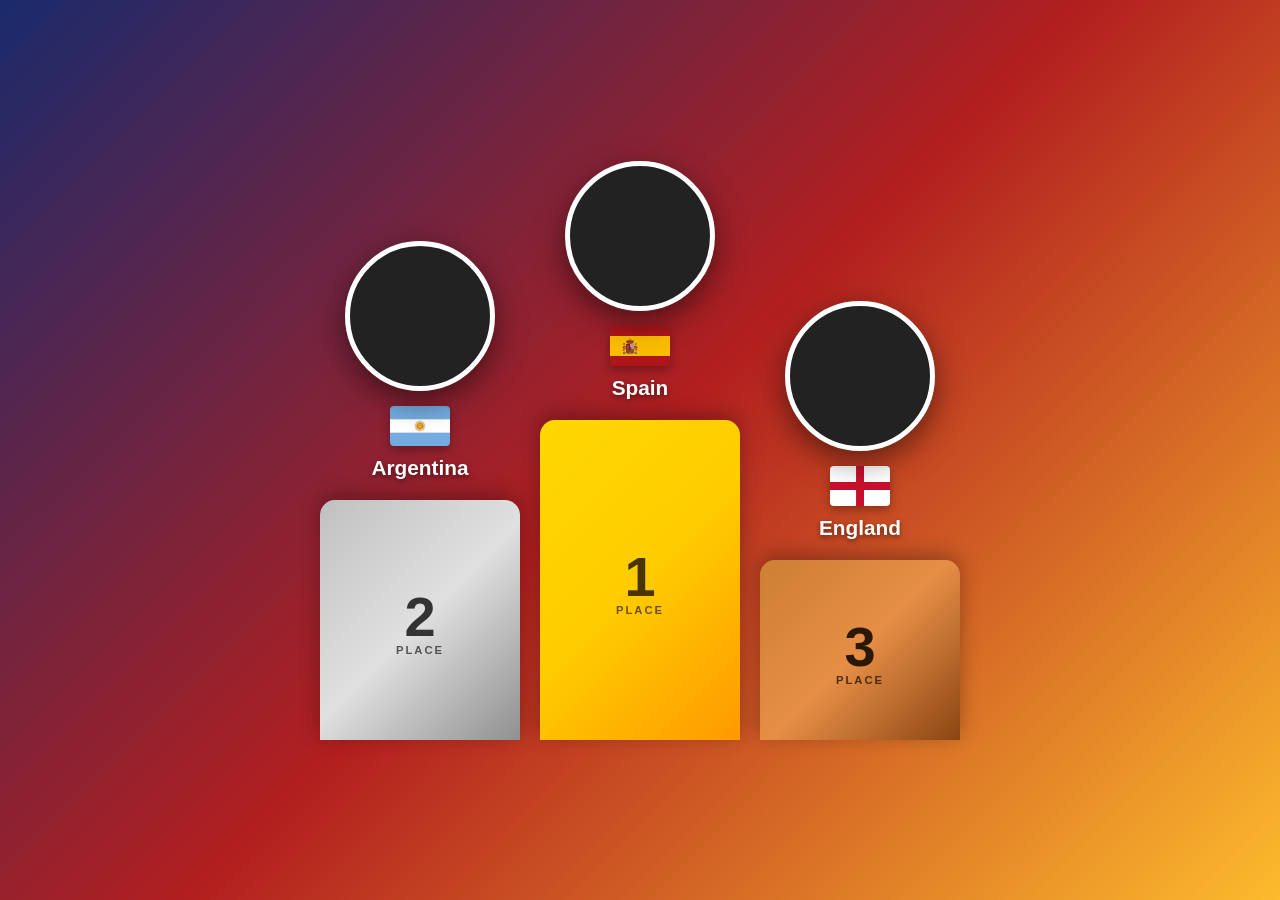
==== index.html @ 7cd158ef "Atualização do readme, subindo index.html e style.css" ====
<!DOCTYPE html>
<html lang="pt-br">
<head>
    <meta charset="UTF-8">
    <meta name="viewport" content="width=device-width, initial-scale=1.0">
    <title>World Cup Podium</title>
    <link rel="stylesheet" href="style.css">
</head>
<body>

    <div class="container">
        <div class="podium">
            <!-- Second Place -->
            <div class="team">
                <div class="carousel">
                    <img src="./assets/argentina1.jpg" alt="Match 1">
                    <img src="./assets/argentina2.jpg" alt="Match 2">
                    <img src="./assets/argentina3.webp" alt="Match 3">
                </div>
                <img src="./assets/argentina.svg" alt="Argentina" class="flag">
                <div class="name">Argentina</div>
                <div class="podium-block second">2</div>
            </div>

            <!-- First Place -->
            <div class="team">
                <div class="carousel">
                    <img src="./assets/spain1.jpg" alt="Match 1">
                    <img src="./assets/spain2.jpg" alt="Match 2">
                    <img src="./assets/spain3.jpg" alt="Match 3">
                </div>
                <img src="./assets/spain.svg" alt="Spain" class="flag">
                <div class="name">Spain</div>
                <div class="podium-block first">1</div>
            </div>

            <!-- Third Place -->        
            <div class="team">
                <div class="carousel">
                    <img src="./assets/inglaterra1.jpg" alt="Match 1">
                    <img src="./assets/inglaterra2.jpg" alt="Match 2">
                    <img src="./assets/inglaterra3.webp" alt="Match 3">
                </div>
                <img src="./assets/england.svg" alt="England" class="flag">
                <div class="name">England</div>
                <div class="podium-block third">3</div>
            </div>
        </div>
    </div>

</body>
</html>
---- style.css ----
body {
    font-family: 'Segoe UI', Tahoma, Geneva, Verdana, sans-serif;
    background: linear-gradient(135deg, #1a2a6c, #b21f1f, #fdbb2d);
    background-attachment: fixed;
    display: flex;
    justify-content: center;
    align-items: center;
    min-height: 100vh;
    margin: 0;
    color: #fff;
    overflow-x: hidden;
}

.container {
    width: 100%;
    max-width: 1000px;
    padding: 20px;
}

.podium {
    display: flex;
    align-items: flex-end;
    justify-content: center;
    gap: 20px;
}

.team {
    display: flex;
    flex-direction: column;
    align-items: center;
    width: 200px;
    transition: all 0.3s ease;
}

.team:hover {
    transform: translateY(-10px) scale(1.05);
}

.carousel {
    width: 140px;
    height: 140px;
    border-radius: 50%;
    overflow: hidden;
    border: 5px solid #fff;
    box-shadow: 0 10px 30px rgba(0,0,0,0.5);
    margin-bottom: 15px;
    position: relative;
    background: #222;
}

.carousel img {
    position: absolute;
    top: 0;
    left: 0;
    width: 100%;
    height: 100%;
    object-fit: cover;
    opacity: 0;
    animation: fadeImages 12s infinite ease-in-out;
}

.carousel img:nth-child(1) { animation-delay: 0s; }
.carousel img:nth-child(2) { animation-delay: 4s; }
.carousel img:nth-child(3) { animation-delay: 8s; }

@keyframes fadeImages {
    0%, 25% { opacity: 1; }
    33.33%, 100% { opacity: 0; }
}

.flag {
    width: 60px;
    height: 40px;
    object-fit: cover;
    border-radius: 4px;
    margin-bottom: 10px;
    box-shadow: 0 4px 10px rgba(0,0,0,0.3);
}

.name {
    font-size: 1.3rem;
    font-weight: bold;
    margin-bottom: 20px;
    text-shadow: 0 2px 5px rgba(0,0,0,0.5);
}

.podium-block {
    width: 100%;
    display: flex;
    flex-direction: column;
    justify-content: center;
    align-items: center;
    font-size: 3.5rem;
    font-weight: 900;
    border-radius: 15px 15px 0 0;
    box-shadow: 0 -5px 20px rgba(0,0,0,0.3);
    position: relative;
    overflow: hidden;
}

.podium-block::after {
    content: 'PLACE';
    font-size: 0.7rem;
    margin-top: -5px;
    letter-spacing: 2px;
    opacity: 0.8;
}

.first {
    height: 320px;
    background: linear-gradient(135deg, #ffd700, #ffcc00, #ff9900);
    color: #4a3500;
    z-index: 2;
}

.second {
    height: 240px;
    background: linear-gradient(135deg, #c0c0c0, #e0e0e0, #909090);
    color: #333;
}

.third {
    height: 180px;
    background: linear-gradient(135deg, #cd7f32, #e68e46, #8b4513);
    color: #2b1800;
}

.first::before {
    content: '';
    position: absolute;
    top: 0;
    left: -150%;
    width: 100%;
    height: 100%;
    background: linear-gradient(90deg, transparent, rgba(255,255,255,0.4), transparent);
    animation: shineEffect 4s infinite;
}

@keyframes shineEffect {
    0% { left: -150%; }
    20% { left: 150%; }
    100% { left: 150%; }
}
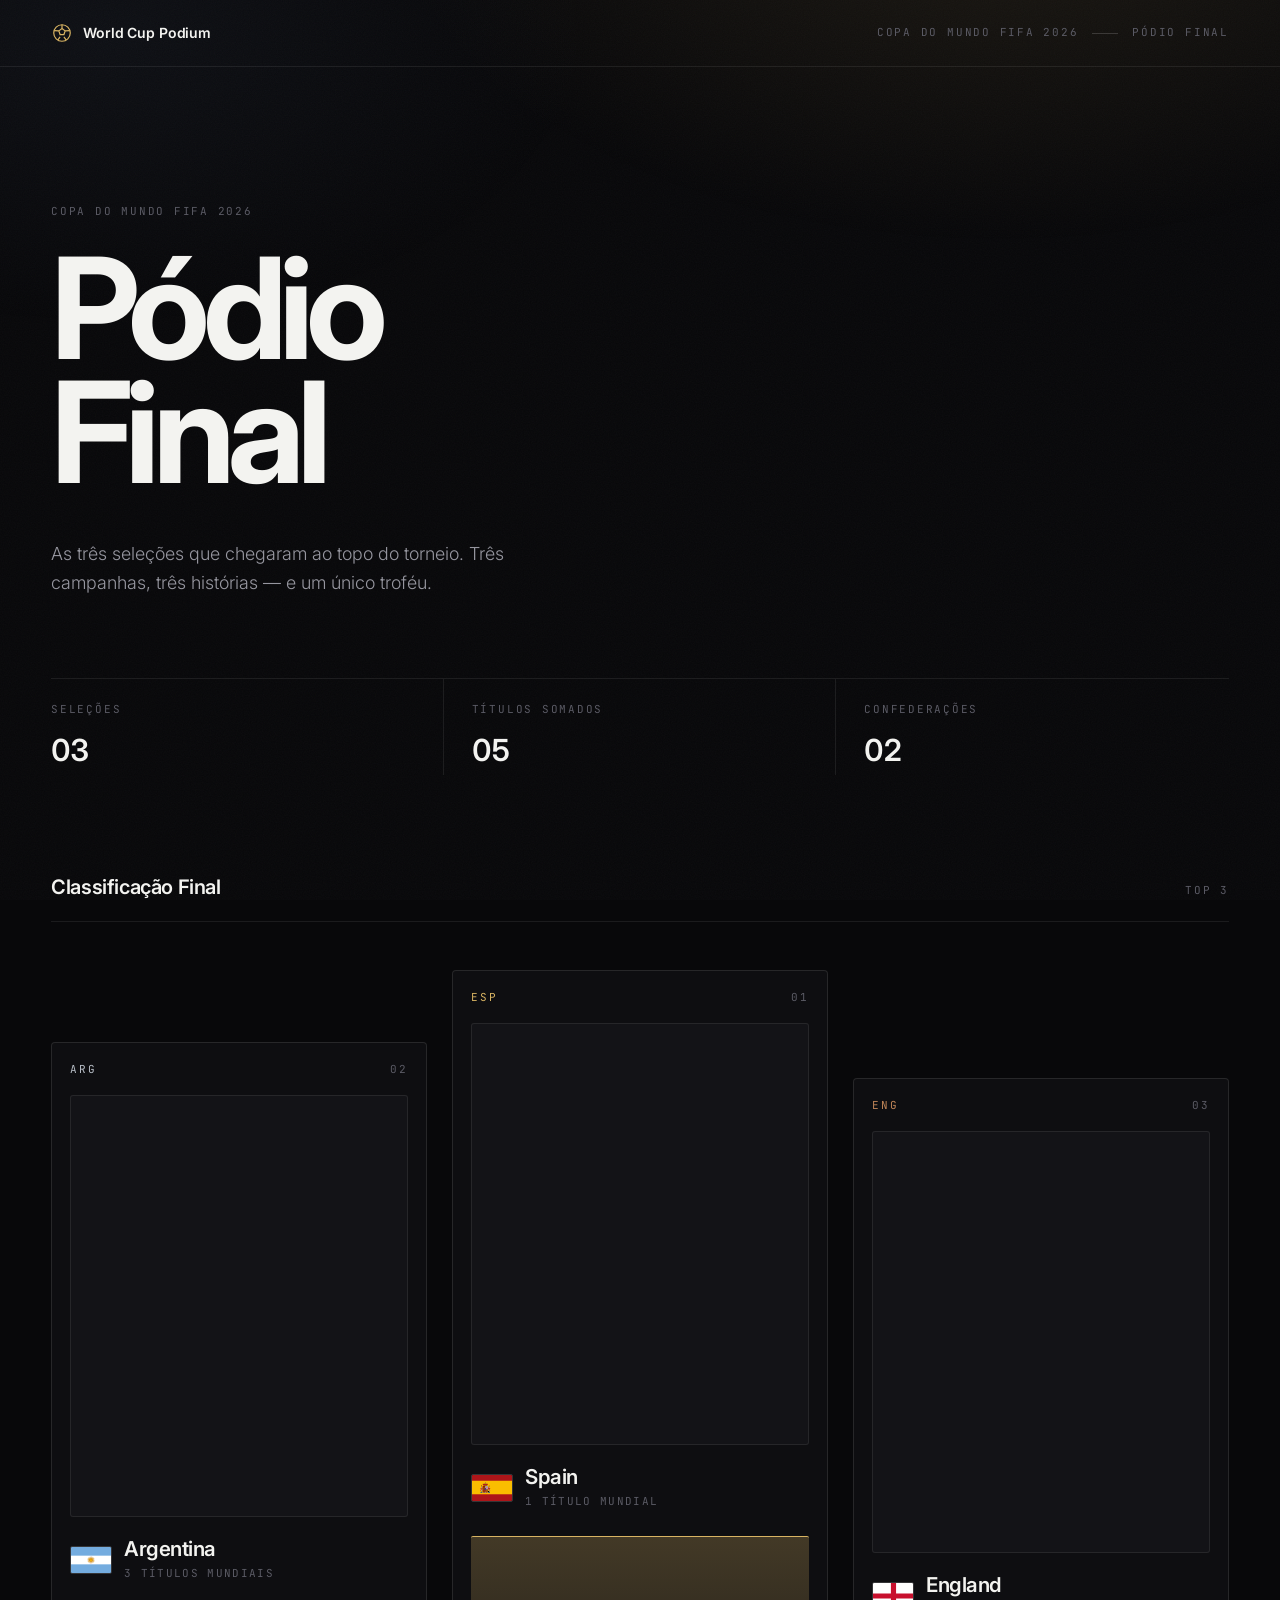
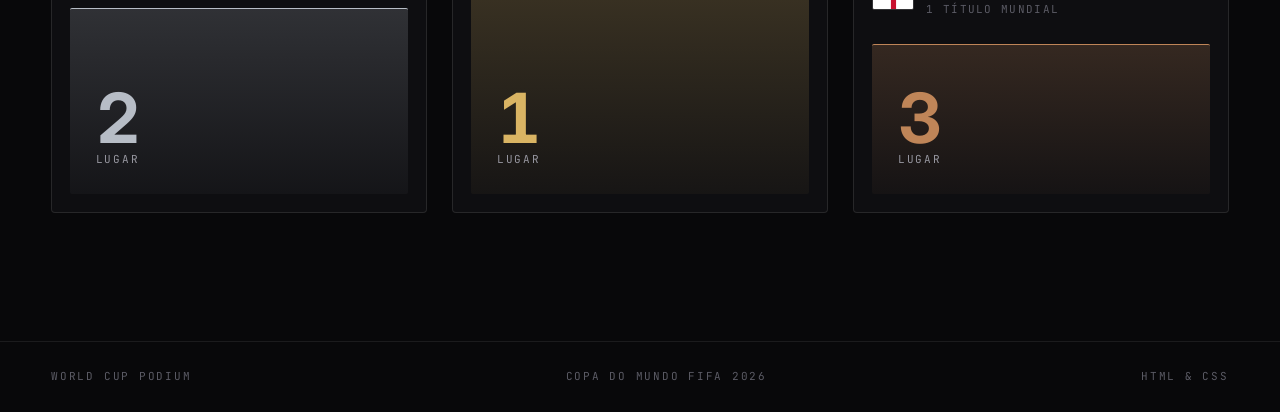
==== commit e6fad18a: "Add new design" ====
--- a/index.html
+++ b/index.html
@@ -3,50 +3,166 @@
 <head>
     <meta charset="UTF-8">
     <meta name="viewport" content="width=device-width, initial-scale=1.0">
-    <title>World Cup Podium</title>
+    <title>World Cup Podium — Pódio Final</title>
+    <meta name="description" content="O pódio final da Copa do Mundo FIFA 2026: Espanha campeã, Argentina vice-campeã e Inglaterra em terceiro lugar.">
+    <meta name="theme-color" content="#08080A">
+    <link rel="icon" href="data:image/svg+xml,%3Csvg xmlns='http://www.w3.org/2000/svg' viewBox='0 0 32 32'%3E%3Crect width='32' height='32' fill='%2308080A'/%3E%3Ccircle cx='16' cy='16' r='8' fill='none' stroke='%23D9B463' stroke-width='2'/%3E%3C/svg%3E">
+    <link rel="preconnect" href="https://fonts.googleapis.com">
+    <link rel="preconnect" href="https://fonts.gstatic.com" crossorigin>
+    <link href="https://fonts.googleapis.com/css2?family=Inter:wght@300;400;500;600;700;800&family=JetBrains+Mono:wght@400;500&display=swap" rel="stylesheet">
     <link rel="stylesheet" href="style.css">
 </head>
 <body>
 
-    <div class="container">
-        <div class="podium">
-            <!-- Second Place -->
-            <div class="team">
-                <div class="carousel">
-                    <img src="./assets/argentina1.jpg" alt="Match 1">
-                    <img src="./assets/argentina2.jpg" alt="Match 2">
-                    <img src="./assets/argentina3.webp" alt="Match 3">
-                </div>
-                <img src="./assets/argentina.svg" alt="Argentina" class="flag">
-                <div class="name">Argentina</div>
-                <div class="podium-block second">2</div>
-            </div>
-
-            <!-- First Place -->
-            <div class="team">
-                <div class="carousel">
-                    <img src="./assets/spain1.jpg" alt="Match 1">
-                    <img src="./assets/spain2.jpg" alt="Match 2">
-                    <img src="./assets/spain3.jpg" alt="Match 3">
-                </div>
-                <img src="./assets/spain.svg" alt="Spain" class="flag">
-                <div class="name">Spain</div>
-                <div class="podium-block first">1</div>
-            </div>
-
-            <!-- Third Place -->        
-            <div class="team">
-                <div class="carousel">
-                    <img src="./assets/inglaterra1.jpg" alt="Match 1">
-                    <img src="./assets/inglaterra2.jpg" alt="Match 2">
-                    <img src="./assets/inglaterra3.webp" alt="Match 3">
-                </div>
-                <img src="./assets/england.svg" alt="England" class="flag">
-                <div class="name">England</div>
-                <div class="podium-block third">3</div>
+    <header class="masthead">
+        <div class="shell masthead-inner">
+            <a class="wordmark" href="index.html">
+                <svg class="wordmark-icon" viewBox="0 0 24 24" fill="none" stroke="currentColor" stroke-width="1.3" aria-hidden="true">
+                    <circle cx="12" cy="12" r="9"/>
+                    <path d="M12 7.2l3.4 2.5-1.3 4H9.9l-1.3-4L12 7.2z"/>
+                    <path d="M12 3v4.2M3.6 9.4l5 .3M20.4 9.4l-5 .3M7.3 19.8l2.6-3.6M16.7 19.8l-2.6-3.6"/>
+                </svg>
+                <span>World Cup Podium</span>
+            </a>
+            <div class="masthead-meta">
+                <span>Copa do Mundo FIFA 2026</span>
+                <span class="masthead-sep" aria-hidden="true"></span>
+                <span>Pódio Final</span>
             </div>
         </div>
-    </div>
+    </header>
+
+    <main>
+
+        <section class="hero">
+            <div class="shell">
+                <p class="eyebrow">Copa do Mundo FIFA 2026</p>
+                <h1 class="hero-title">Pódio<br>Final</h1>
+                <p class="hero-lead">
+                    As três seleções que chegaram ao topo do torneio. Três campanhas,
+                    três histórias — e um único troféu.
+                </p>
+
+                <dl class="hero-stats">
+                    <div class="hero-stat">
+                        <dt>Seleções</dt>
+                        <dd>03</dd>
+                    </div>
+                    <div class="hero-stat">
+                        <dt>Títulos somados</dt>
+                        <dd>05</dd>
+                    </div>
+                    <div class="hero-stat">
+                        <dt>Confederações</dt>
+                        <dd>02</dd>
+                    </div>
+                </dl>
+            </div>
+        </section>
+
+        <section class="standings">
+            <div class="shell">
+                <div class="section-head">
+                    <h2 class="section-title">Classificação Final</h2>
+                    <span class="section-note">Top 3</span>
+                </div>
+
+                <div class="podium">
+
+                    <!-- Second Place -->
+                    <a href="argentina.html" class="team rank-2">
+                        <div class="team-top">
+                            <span class="team-code">ARG</span>
+                            <span class="team-index">02</span>
+                        </div>
+
+                        <div class="carousel">
+                            <img src="./assets/argentina1.jpg" alt="Argentina em partida — imagem 1">
+                            <img src="./assets/argentina2.jpg" alt="Argentina em partida — imagem 2">
+                            <img src="./assets/argentina3.webp" alt="Argentina em partida — imagem 3">
+                        </div>
+
+                        <div class="team-identity">
+                            <img src="./assets/argentina.svg" alt="Bandeira da Argentina" class="flag">
+                            <div class="team-names">
+                                <div class="name">Argentina</div>
+                                <div class="team-meta">3 títulos mundiais</div>
+                            </div>
+                        </div>
+
+                        <div class="podium-block second">
+                            <span class="podium-num">2</span>
+                            <span class="podium-label">Lugar</span>
+                        </div>
+                    </a>
+
+                    <!-- First Place -->
+                    <a href="spain.html" class="team rank-1">
+                        <div class="team-top">
+                            <span class="team-code">ESP</span>
+                            <span class="team-index">01</span>
+                        </div>
+
+                        <div class="carousel">
+                            <img src="./assets/spain1.jpg" alt="Espanha em partida — imagem 1">
+                            <img src="./assets/spain2.jpg" alt="Espanha em partida — imagem 2">
+                            <img src="./assets/spain3.jpg" alt="Espanha em partida — imagem 3">
+                        </div>
+
+                        <div class="team-identity">
+                            <img src="./assets/spain.svg" alt="Bandeira da Espanha" class="flag">
+                            <div class="team-names">
+                                <div class="name">Spain</div>
+                                <div class="team-meta">1 título mundial</div>
+                            </div>
+                        </div>
+
+                        <div class="podium-block first">
+                            <span class="podium-num">1</span>
+                            <span class="podium-label">Lugar</span>
+                        </div>
+                    </a>
+
+                    <!-- Third Place -->
+                    <a href="england.html" class="team rank-3">
+                        <div class="team-top">
+                            <span class="team-code">ENG</span>
+                            <span class="team-index">03</span>
+                        </div>
+
+                        <div class="carousel">
+                            <img src="./assets/inglaterra1.jpg" alt="Inglaterra em partida — imagem 1">
+                            <img src="./assets/inglaterra2.jpg" alt="Inglaterra em partida — imagem 2">
+                            <img src="./assets/inglaterra3.webp" alt="Inglaterra em partida — imagem 3">
+                        </div>
+
+                        <div class="team-identity">
+                            <img src="./assets/england.svg" alt="Bandeira da Inglaterra" class="flag">
+                            <div class="team-names">
+                                <div class="name">England</div>
+                                <div class="team-meta">1 título mundial</div>
+                            </div>
+                        </div>
+
+                        <div class="podium-block third">
+                            <span class="podium-num">3</span>
+                            <span class="podium-label">Lugar</span>
+                        </div>
+                    </a>
+
+                </div>
+            </div>
+        </section>
+
+    </main>
+
+    <footer class="site-footer">
+        <div class="shell footer-inner">
+            <span>World Cup Podium</span>
+            <span>Copa do Mundo FIFA 2026</span>
+            <span>HTML &amp; CSS</span>
+        </div>
+    </footer>
 
 </body>
 </html>
--- a/style.css
+++ b/style.css
@@ -1,143 +1,482 @@
+/* ==========================================================================
+   World Cup Podium — Index
+   Dark editorial design system · hairline grid · strict typography
+   ========================================================================== */
+
+/* --------------------------------------------------------------------------
+   01. Tokens
+   -------------------------------------------------------------------------- */
+:root {
+    --bg:          #08080A;
+    --surface:     #0E0E11;
+    --surface-2:   #131317;
+
+    --line:        rgba(255, 255, 255, 0.08);
+    --line-2:      rgba(255, 255, 255, 0.16);
+
+    --text:        #F3F3F0;
+    --text-2:      #96969F;
+    --text-3:      #5B5B65;
+
+    --gold:        #D9B463;
+    --silver:      #B7BDC6;
+    --bronze:      #BF8558;
+
+    --sans: 'Inter', -apple-system, BlinkMacSystemFont, 'Segoe UI', Roboto, Helvetica, Arial, sans-serif;
+    --mono: 'JetBrains Mono', ui-monospace, SFMono-Regular, Menlo, Consolas, monospace;
+
+    --shell: min(1280px, calc(100% - clamp(40px, 8vw, 120px)));
+
+    --ease: cubic-bezier(0.22, 0.61, 0.36, 1);
+}
+
+/* --------------------------------------------------------------------------
+   02. Base
+   -------------------------------------------------------------------------- */
+*,
+*::before,
+*::after { box-sizing: border-box; }
+
+html {
+    -webkit-text-size-adjust: 100%;
+    scroll-behavior: smooth;
+}
+
 body {
-    font-family: 'Segoe UI', Tahoma, Geneva, Verdana, sans-serif;
-    background: linear-gradient(135deg, #1a2a6c, #b21f1f, #fdbb2d);
-    background-attachment: fixed;
-    display: flex;
-    justify-content: center;
-    align-items: center;
+    margin: 0;
     min-height: 100vh;
+    background: var(--bg);
+    color: var(--text);
+    font-family: var(--sans);
+    font-size: 16px;
+    line-height: 1.6;
+    overflow-x: hidden;
+    -webkit-font-smoothing: antialiased;
+    -moz-osx-font-smoothing: grayscale;
+    text-rendering: optimizeLegibility;
+}
+
+/* Ambient light — a single, restrained accent glow */
+body::before {
+    content: '';
+    position: fixed;
+    inset: 0;
+    z-index: 0;
+    pointer-events: none;
+    background:
+        radial-gradient(900px 520px at 78% -12%, rgba(217, 180, 99, 0.10), transparent 68%),
+        radial-gradient(700px 420px at 8% 4%, rgba(120, 150, 200, 0.06), transparent 70%);
+}
+
+/* Fine grain overlay */
+body::after {
+    content: '';
+    position: fixed;
+    inset: 0;
+    z-index: 1;
+    pointer-events: none;
+    opacity: 0.035;
+    background-image: url("data:image/svg+xml,%3Csvg xmlns='http://www.w3.org/2000/svg' width='140' height='140'%3E%3Cfilter id='n'%3E%3CfeTurbulence type='fractalNoise' baseFrequency='.85' numOctaves='3'/%3E%3C/filter%3E%3Crect width='140' height='140' filter='url(%23n)'/%3E%3C/svg%3E");
+}
+
+main,
+.masthead,
+.site-footer { position: relative; z-index: 2; }
+
+img { display: block; max-width: 100%; }
+
+a { color: inherit; }
+
+:focus-visible {
+    outline: 1px solid var(--gold);
+    outline-offset: 3px;
+}
+
+.shell {
+    width: var(--shell);
+    margin-inline: auto;
+}
+
+/* Shared micro-label */
+.eyebrow,
+.section-note,
+.team-code,
+.team-index,
+.team-meta,
+.podium-label,
+.masthead-meta,
+.footer-inner {
+    font-family: var(--mono);
+    font-size: 11px;
+    font-weight: 400;
+    letter-spacing: 0.16em;
+    text-transform: uppercase;
+}
+
+/* --------------------------------------------------------------------------
+   03. Masthead
+   -------------------------------------------------------------------------- */
+.masthead {
+    border-bottom: 1px solid var(--line);
+}
+
+.masthead-inner {
+    display: flex;
+    align-items: center;
+    justify-content: space-between;
+    gap: 24px;
+    padding-block: 22px;
+}
+
+.wordmark {
+    display: inline-flex;
+    align-items: center;
+    gap: 10px;
+    font-size: 14px;
+    font-weight: 600;
+    letter-spacing: -0.01em;
+    text-decoration: none;
+    color: var(--text);
+}
+
+.wordmark-icon {
+    width: 22px;
+    height: 22px;
+    color: var(--gold);
+    flex: none;
+}
+
+.masthead-meta {
+    display: flex;
+    align-items: center;
+    gap: 14px;
+    color: var(--text-3);
+    white-space: nowrap;
+}
+
+.masthead-sep {
+    width: 26px;
+    height: 1px;
+    background: var(--line-2);
+}
+
+/* --------------------------------------------------------------------------
+   04. Hero
+   -------------------------------------------------------------------------- */
+.hero {
+    padding-block: clamp(64px, 11vw, 136px) clamp(56px, 8vw, 96px);
+}
+
+.hero .eyebrow {
+    margin: 0 0 26px;
+    color: var(--text-3);
+}
+
+.hero-title {
     margin: 0;
-    color: #fff;
-    overflow-x: hidden;
-}
-
-.container {
-    width: 100%;
-    max-width: 1000px;
-    padding: 20px;
-}
+    font-size: clamp(3.4rem, 11vw, 9rem);
+    font-weight: 700;
+    line-height: 0.88;
+    letter-spacing: -0.055em;
+}
+
+.hero-lead {
+    max-width: 46ch;
+    margin: clamp(28px, 4vw, 44px) 0 0;
+    font-size: clamp(1rem, 1.4vw, 1.15rem);
+    font-weight: 300;
+    line-height: 1.65;
+    color: var(--text-2);
+}
+
+.hero-stats {
+    display: flex;
+    flex-wrap: wrap;
+    gap: 0;
+    margin: clamp(48px, 7vw, 80px) 0 0;
+    border-top: 1px solid var(--line);
+}
+
+.hero-stat {
+    flex: 1 1 160px;
+    padding: 22px 28px 0 0;
+    border-right: 1px solid var(--line);
+}
+
+.hero-stat + .hero-stat { padding-left: 28px; }
+
+.hero-stat:last-child { border-right: 0; }
+
+.hero-stat dt {
+    font-family: var(--mono);
+    font-size: 11px;
+    letter-spacing: 0.16em;
+    text-transform: uppercase;
+    color: var(--text-3);
+}
+
+.hero-stat dd {
+    margin: 8px 0 0;
+    font-size: clamp(1.4rem, 2.4vw, 1.9rem);
+    font-weight: 600;
+    letter-spacing: -0.03em;
+    font-variant-numeric: tabular-nums;
+}
+
+/* --------------------------------------------------------------------------
+   05. Standings / Podium
+   -------------------------------------------------------------------------- */
+.standings {
+    padding-bottom: clamp(72px, 10vw, 130px);
+}
+
+.section-head {
+    display: flex;
+    align-items: baseline;
+    justify-content: space-between;
+    gap: 20px;
+    padding-bottom: 18px;
+    margin-bottom: clamp(28px, 4vw, 48px);
+    border-bottom: 1px solid var(--line);
+}
+
+.section-title {
+    margin: 0;
+    font-size: clamp(1.05rem, 1.6vw, 1.25rem);
+    font-weight: 600;
+    letter-spacing: -0.02em;
+}
+
+.section-note { color: var(--text-3); }
 
 .podium {
-    display: flex;
-    align-items: flex-end;
-    justify-content: center;
-    gap: 20px;
-}
-
+    display: grid;
+    grid-template-columns: repeat(3, minmax(0, 1fr));
+    align-items: end;
+    gap: clamp(14px, 2vw, 28px);
+}
+
+/* --------------------------------------------------------------------------
+   06. Team card
+   -------------------------------------------------------------------------- */
 .team {
+    --accent: var(--text-2);
+    --slab-top: rgba(255, 255, 255, 0.10);
+    --slab-bottom: rgba(255, 255, 255, 0.02);
+
     display: flex;
     flex-direction: column;
-    align-items: center;
-    width: 200px;
-    transition: all 0.3s ease;
+    padding: clamp(12px, 1.4vw, 18px);
+    background: var(--surface);
+    border: 1px solid rgba(255, 255, 255, 0.10);
+    border-radius: 4px;
+    text-decoration: none;
+    color: inherit;
+    transition: border-color 0.4s var(--ease), transform 0.4s var(--ease),
+                box-shadow 0.4s var(--ease);
 }
 
 .team:hover {
-    transform: translateY(-10px) scale(1.05);
-}
-
+    border-color: var(--line-2);
+    transform: translateY(-5px);
+    box-shadow: 0 24px 60px -28px rgba(0, 0, 0, 0.9);
+}
+
+/* Accent + riser tint per placement */
+.team.rank-1 {
+    --accent: var(--gold);
+    --slab-top: rgba(217, 180, 99, 0.26);
+    --slab-bottom: rgba(217, 180, 99, 0.045);
+}
+
+.team.rank-2 {
+    --accent: var(--silver);
+    --slab-top: rgba(183, 189, 198, 0.20);
+    --slab-bottom: rgba(183, 189, 198, 0.04);
+}
+
+.team.rank-3 {
+    --accent: var(--bronze);
+    --slab-top: rgba(191, 133, 88, 0.22);
+    --slab-bottom: rgba(191, 133, 88, 0.045);
+}
+
+.team-top {
+    display: flex;
+    align-items: center;
+    justify-content: space-between;
+    padding-bottom: clamp(12px, 1.4vw, 16px);
+    color: var(--text-3);
+}
+
+.team-top .team-code { color: var(--accent); }
+.team-index { font-variant-numeric: tabular-nums; }
+
+/* Image carousel — crossfading editorial frame */
 .carousel {
-    width: 140px;
-    height: 140px;
-    border-radius: 50%;
+    position: relative;
+    aspect-ratio: 4 / 5;
     overflow: hidden;
-    border: 5px solid #fff;
-    box-shadow: 0 10px 30px rgba(0,0,0,0.5);
-    margin-bottom: 15px;
-    position: relative;
-    background: #222;
+    border: 1px solid var(--line);
+    border-radius: 3px;
+    background: var(--surface-2);
 }
 
 .carousel img {
     position: absolute;
-    top: 0;
-    left: 0;
+    inset: 0;
     width: 100%;
     height: 100%;
     object-fit: cover;
     opacity: 0;
-    animation: fadeImages 12s infinite ease-in-out;
+    filter: saturate(0.88) contrast(1.04);
+    animation: crossfade 15s infinite var(--ease);
+    transition: transform 0.7s var(--ease), filter 0.5s var(--ease);
 }
 
 .carousel img:nth-child(1) { animation-delay: 0s; }
-.carousel img:nth-child(2) { animation-delay: 4s; }
-.carousel img:nth-child(3) { animation-delay: 8s; }
-
-@keyframes fadeImages {
-    0%, 25% { opacity: 1; }
-    33.33%, 100% { opacity: 0; }
+.carousel img:nth-child(2) { animation-delay: 5s; }
+.carousel img:nth-child(3) { animation-delay: 10s; }
+
+@keyframes crossfade {
+    0%          { opacity: 0; }
+    4%, 29%     { opacity: 1; }
+    33.33%, 100%{ opacity: 0; }
+}
+
+.team:hover .carousel img {
+    filter: saturate(1) contrast(1.06);
+    transform: scale(1.03);
+}
+
+/* Flag + name */
+.team-identity {
+    display: flex;
+    align-items: center;
+    gap: 12px;
+    padding-block: clamp(14px, 1.6vw, 20px) clamp(18px, 2vw, 26px);
 }
 
 .flag {
-    width: 60px;
-    height: 40px;
+    width: 42px;
+    height: 28px;
+    flex: none;
     object-fit: cover;
-    border-radius: 4px;
-    margin-bottom: 10px;
-    box-shadow: 0 4px 10px rgba(0,0,0,0.3);
-}
+    border: 1px solid var(--line-2);
+    border-radius: 2px;
+}
+
+.team-names { min-width: 0; }
 
 .name {
-    font-size: 1.3rem;
-    font-weight: bold;
-    margin-bottom: 20px;
-    text-shadow: 0 2px 5px rgba(0,0,0,0.5);
-}
-
+    font-size: clamp(1.05rem, 1.6vw, 1.35rem);
+    font-weight: 600;
+    letter-spacing: -0.025em;
+    line-height: 1.2;
+}
+
+.team-meta {
+    margin-top: 4px;
+    color: var(--text-3);
+    letter-spacing: 0.12em;
+}
+
+/* Podium plinth */
 .podium-block {
-    width: 100%;
     display: flex;
     flex-direction: column;
-    justify-content: center;
-    align-items: center;
-    font-size: 3.5rem;
-    font-weight: 900;
-    border-radius: 15px 15px 0 0;
-    box-shadow: 0 -5px 20px rgba(0,0,0,0.3);
-    position: relative;
-    overflow: hidden;
-}
-
-.podium-block::after {
-    content: 'PLACE';
-    font-size: 0.7rem;
-    margin-top: -5px;
-    letter-spacing: 2px;
-    opacity: 0.8;
-}
-
-.first {
-    height: 320px;
-    background: linear-gradient(135deg, #ffd700, #ffcc00, #ff9900);
-    color: #4a3500;
-    z-index: 2;
-}
-
-.second {
-    height: 240px;
-    background: linear-gradient(135deg, #c0c0c0, #e0e0e0, #909090);
-    color: #333;
-}
-
-.third {
-    height: 180px;
-    background: linear-gradient(135deg, #cd7f32, #e68e46, #8b4513);
-    color: #2b1800;
-}
-
-.first::before {
-    content: '';
-    position: absolute;
-    top: 0;
-    left: -150%;
-    width: 100%;
-    height: 100%;
-    background: linear-gradient(90deg, transparent, rgba(255,255,255,0.4), transparent);
-    animation: shineEffect 4s infinite;
-}
-
-@keyframes shineEffect {
-    0% { left: -150%; }
-    20% { left: 150%; }
-    100% { left: 150%; }
-}
+    justify-content: flex-end;
+    gap: 4px;
+    padding: clamp(16px, 2vw, 26px);
+    border-top: 1px solid var(--accent);
+    border-radius: 2px;
+    background: linear-gradient(180deg, var(--slab-top), var(--slab-bottom));
+    transition: background 0.4s var(--ease), border-color 0.4s var(--ease);
+}
+
+.podium-num {
+    font-size: clamp(3rem, 5.4vw, 4.6rem);
+    font-weight: 700;
+    line-height: 0.85;
+    letter-spacing: -0.06em;
+    color: var(--accent);
+    font-variant-numeric: tabular-nums;
+}
+
+.podium-label { color: var(--text-2); }
+
+/* Riser heights — the podium stagger */
+.first  { height: clamp(150px, 21vw, 258px); }
+.second { height: clamp(112px, 15vw, 186px); }
+.third  { height: clamp(94px, 12vw, 150px); }
+
+.team:hover .podium-block {
+    border-color: var(--text);
+    background: linear-gradient(180deg, var(--slab-top), var(--slab-bottom)),
+                linear-gradient(180deg, rgba(255, 255, 255, 0.05), transparent);
+}
+
+/* --------------------------------------------------------------------------
+   07. Footer
+   -------------------------------------------------------------------------- */
+.site-footer {
+    border-top: 1px solid var(--line);
+}
+
+.footer-inner {
+    display: flex;
+    flex-wrap: wrap;
+    align-items: center;
+    justify-content: space-between;
+    gap: 12px 28px;
+    padding-block: 26px;
+    color: var(--text-3);
+}
+
+/* --------------------------------------------------------------------------
+   08. Responsive
+   -------------------------------------------------------------------------- */
+@media (max-width: 860px) {
+    .masthead-meta { display: none; }
+
+    .podium {
+        grid-template-columns: 1fr;
+        gap: 18px;
+    }
+
+    /* Reading order becomes 1 · 2 · 3 */
+    .team.rank-1 { order: 1; }
+    .team.rank-2 { order: 2; }
+    .team.rank-3 { order: 3; }
+
+    .carousel { aspect-ratio: 16 / 10; }
+
+    .first,
+    .second,
+    .third { height: auto; padding-block: 20px; }
+
+    .hero-stat { flex-basis: 100%; border-right: 0; padding-left: 0; padding-right: 0; }
+    .hero-stat + .hero-stat { padding-left: 0; border-top: 1px solid var(--line); margin-top: 18px; }
+}
+
+@media (max-width: 520px) {
+    .hero-title { letter-spacing: -0.04em; }
+}
+
+/* --------------------------------------------------------------------------
+   09. Reduced motion
+   -------------------------------------------------------------------------- */
+@media (prefers-reduced-motion: reduce) {
+    html { scroll-behavior: auto; }
+
+    *,
+    *::before,
+    *::after {
+        animation-duration: 0.001ms !important;
+        animation-iteration-count: 1 !important;
+        transition-duration: 0.001ms !important;
+    }
+
+    .carousel img { opacity: 0; }
+    .carousel img:first-child { opacity: 1; }
+}
